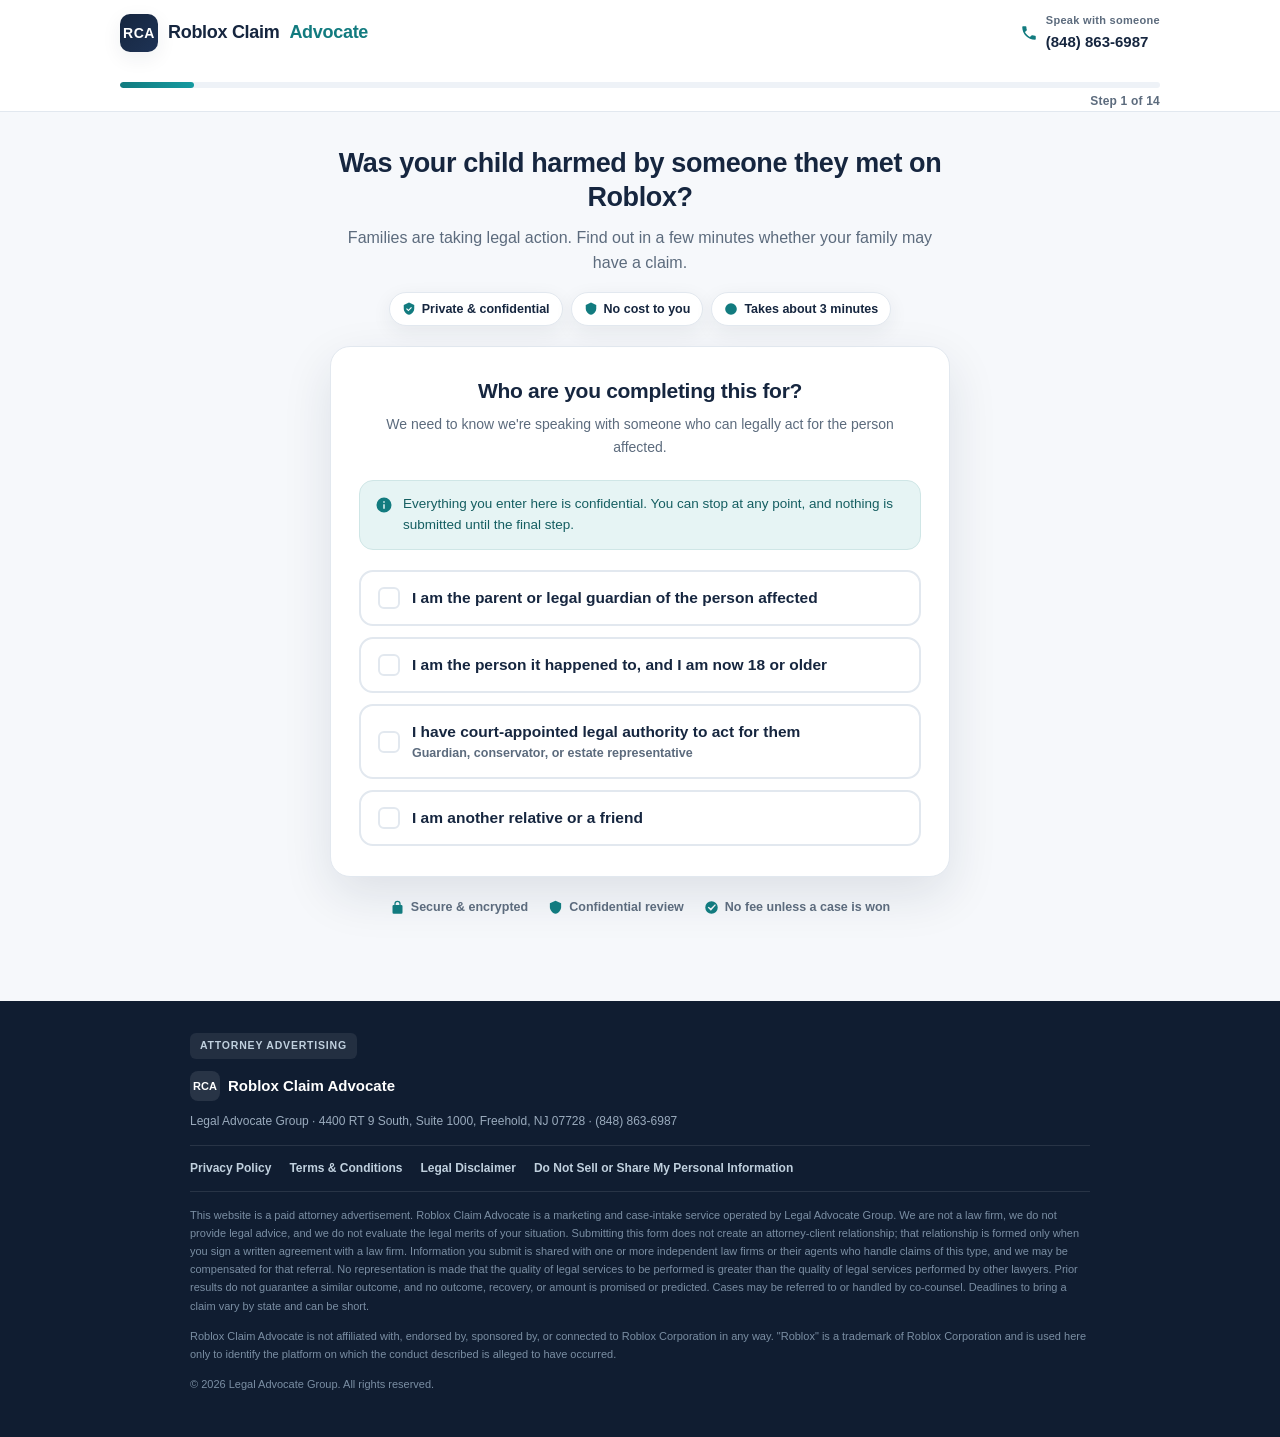
==== index.html @ c373552b "Meta pixel: one shared config, Lead only on real submissions, no personal data sent" ====
<!doctype html>
<html lang="en">
<head>
<meta charset="utf-8">
<meta name="viewport" content="width=device-width, initial-scale=1">
<title>Roblox Claim Advocate — Free, Confidential Case Review</title>
<meta name="description" content="If a child was targeted, groomed, or exploited by someone they met on Roblox, a free and confidential case review can tell you whether a claim may be available. Attorney advertising.">
<meta name="robots" content="index,follow">
<style>
:root{
  --navy:#16263f; --navy2:#1e3355; --navy-soft:#eef2f7;
  --teal:#127b7f; --teal2:#159aa0; --teal-soft:#e6f4f4;
  --ink:#1d2733; --muted:#5c6b7d; --line:#e2e8ef;
  --bg:#f6f8fb; --card:#ffffff;
  --warn:#8a5a12; --warn-soft:#fdf5e6;
  --shadow:0 18px 50px rgba(22,38,63,.11);
  --shadow-sm:0 6px 20px rgba(22,38,63,.07);
}
*{box-sizing:border-box}
html,body{margin:0;padding:0}
body{font-family:-apple-system,BlinkMacSystemFont,"Segoe UI",Roboto,Helvetica,Arial,sans-serif;color:var(--ink);background:var(--bg);line-height:1.6;-webkit-font-smoothing:antialiased}
img{max-width:100%;display:block}
a{color:inherit;text-decoration:none}

/* Header */
.hdr{position:sticky;top:0;z-index:40;background:#fff;border-bottom:1px solid var(--line)}
.hdr-in{max-width:1080px;margin:0 auto;padding:12px 20px;display:flex;align-items:center;justify-content:space-between;gap:12px}
.brand{display:flex;align-items:center;gap:10px;font-weight:800;font-size:18px;color:var(--navy);letter-spacing:-.3px}
.brand .mark{width:38px;height:38px;border-radius:10px;background:linear-gradient(135deg,var(--navy),var(--navy2));color:#fff;display:grid;place-items:center;font-size:14px;font-weight:800;letter-spacing:.5px;box-shadow:var(--shadow-sm)}
.brand b{color:var(--teal);font-weight:800}
.hdr-phone{display:flex;align-items:center;gap:8px;font-weight:700;color:var(--navy);font-size:15px;white-space:nowrap}
.hdr-phone svg{width:18px;height:18px;fill:var(--teal)}
.hdr-phone small{display:block;font-size:11px;color:var(--muted);font-weight:600;letter-spacing:.3px}

/* Progress */
.progress-wrap{max-width:1080px;margin:0 auto;padding:0 20px}
.progress{height:6px;background:var(--navy-soft);border-radius:99px;margin:16px 0 4px;overflow:hidden}
.progress > i{display:block;height:100%;width:8%;background:linear-gradient(90deg,var(--teal),var(--teal2));border-radius:99px;transition:width .4s cubic-bezier(.4,0,.2,1)}
.progress-lbl{font-size:12px;color:var(--muted);font-weight:600;text-align:right;letter-spacing:.2px}

/* Shell */
.wrap{max-width:660px;margin:0 auto;padding:20px 20px 40px}
.intro{text-align:center;margin:14px 0 20px}
.intro h1{font-size:27px;line-height:1.28;color:var(--navy);margin:0 0 10px;font-weight:800;letter-spacing:-.4px}
.intro p{margin:0;color:var(--muted);font-size:16px}
.badge-row{display:flex;justify-content:center;gap:8px;flex-wrap:wrap;margin-top:16px}
.tbadge{display:inline-flex;align-items:center;gap:6px;background:#fff;border:1px solid var(--line);border-radius:99px;padding:6px 12px;font-size:12.5px;font-weight:700;color:var(--navy);box-shadow:var(--shadow-sm)}
.tbadge svg{width:14px;height:14px;fill:var(--teal)}

/* Card */
.card{background:var(--card);border:1px solid var(--line);border-radius:20px;box-shadow:var(--shadow);padding:30px 28px}
.step{display:none;animation:fade .3s ease}
.step.active{display:block}
@keyframes fade{from{opacity:0;transform:translateY(8px)}to{opacity:1;transform:none}}
.q{font-size:21px;font-weight:800;color:var(--navy);text-align:center;margin:0 0 8px;letter-spacing:-.3px;line-height:1.35}
.q-sub{text-align:center;color:var(--muted);font-size:14px;margin:0 0 22px}

/* Option buttons */
.opts{display:grid;gap:11px;margin-top:4px}
.opt{display:flex;align-items:center;gap:12px;width:100%;text-align:left;background:#fff;border:2px solid var(--line);border-radius:14px;padding:15px 17px;font-size:15.5px;font-weight:700;color:var(--navy);cursor:pointer;transition:all .15s;font-family:inherit;line-height:1.4}
.opt:hover{border-color:var(--teal2);background:var(--teal-soft)}
.opt.sel{border-color:var(--teal);background:var(--teal-soft)}
.opt .tick{width:22px;height:22px;flex:0 0 22px;border:2px solid var(--line);border-radius:6px;display:grid;place-items:center;background:#fff;transition:all .15s}
.opt .tick svg{width:14px;height:14px;fill:#fff;opacity:0}
.opt.sel .tick{background:var(--teal);border-color:var(--teal)}
.opt.sel .tick svg{opacity:1}
.opt small{display:block;font-weight:600;color:var(--muted);font-size:12.5px;margin-top:2px}

/* Buttons */
.btn{display:inline-flex;align-items:center;justify-content:center;gap:8px;width:100%;border:none;border-radius:99px;padding:16px 26px;font-size:16.5px;font-weight:800;cursor:pointer;font-family:inherit;transition:all .18s;letter-spacing:.2px}
.btn-primary{background:linear-gradient(135deg,var(--navy),var(--navy2));color:#fff;box-shadow:0 12px 26px rgba(22,38,63,.26)}
.btn-primary:hover{transform:translateY(-2px)}
.btn-primary:disabled{opacity:.45;cursor:not-allowed;transform:none;box-shadow:none}
.btn-primary svg{width:18px;height:18px;fill:#fff}
.btn-teal{background:linear-gradient(135deg,var(--teal),var(--teal2));color:#fff;box-shadow:0 12px 26px rgba(18,123,127,.28)}
.btn-teal:hover{transform:translateY(-2px)}
.nav-row{display:flex;align-items:center;gap:12px;margin-top:20px}
.btn-back{background:none;border:none;color:var(--muted);font-weight:700;font-size:14px;cursor:pointer;padding:8px 4px;font-family:inherit;display:inline-flex;align-items:center;gap:5px;white-space:nowrap}
.btn-back svg{width:14px;height:14px;fill:var(--muted)}
.btn-back:hover{color:var(--navy)}

/* Form */
.field{margin-bottom:14px}
.field label{display:block;font-size:13px;font-weight:700;color:var(--navy);margin-bottom:6px}
.field input,.field select,.field textarea{width:100%;border:2px solid var(--line);border-radius:12px;padding:13px 15px;font-size:15px;font-family:inherit;color:var(--ink);background:#fff;transition:border-color .15s}
.field input:focus,.field select:focus,.field textarea:focus{outline:none;border-color:var(--teal)}
.field .hint{font-size:12px;color:var(--muted);font-weight:600;margin-top:5px}
.row2{display:grid;grid-template-columns:1fr 1fr;gap:12px}

/* Reassurance note */
.note{display:flex;gap:10px;align-items:flex-start;background:var(--teal-soft);border:1px solid #cfe6e6;border-radius:14px;padding:13px 15px;margin:0 0 20px;font-size:13.5px;color:#155e61;line-height:1.55}
.note svg{width:18px;height:18px;fill:var(--teal);flex:0 0 18px;margin-top:2px}

/* Consent */
.consent{display:flex;gap:10px;align-items:flex-start;margin:16px 0 4px;font-size:11.5px;color:var(--muted);line-height:1.6}
.consent input{margin-top:3px;width:17px;height:17px;flex:0 0 17px;accent-color:var(--teal)}
.consent a{color:var(--teal);text-decoration:underline}

/* Result / DQ */
.result{text-align:center;padding:6px 0}
.result .check{width:64px;height:64px;border-radius:50%;background:var(--teal-soft);display:grid;place-items:center;margin:0 auto 16px}
.result .check svg{width:34px;height:34px;fill:var(--teal)}
.result .check.grey{background:var(--navy-soft)}
.result .check.grey svg{fill:var(--muted)}
.result h2{font-size:23px;color:var(--navy);margin:0 0 8px;font-weight:800;line-height:1.35}
.result p{color:var(--muted);font-size:15px;margin:0 0 14px}
.nextbox{background:var(--navy-soft);border-radius:16px;padding:20px;margin:18px 0;text-align:left}
.nextbox h3{margin:0 0 12px;font-size:15px;color:var(--navy)}
.nextbox ol{margin:0;padding-left:20px;font-size:14px;color:var(--ink)}
.nextbox li{margin-bottom:8px}
.result p.fine{font-size:12.5px;color:var(--muted);margin:16px 0 0}

/* Support resources */
.support{background:#fff;border:1px solid var(--line);border-radius:16px;padding:16px 18px;margin:18px 0 0;text-align:left;font-size:13px;color:var(--muted);line-height:1.65}
.support b{color:var(--navy);display:block;margin-bottom:6px;font-size:13.5px}
.support a{color:var(--teal);text-decoration:underline;font-weight:700}

/* trust strip */
.trust{max-width:660px;margin:20px auto 0;display:flex;justify-content:center;gap:20px;flex-wrap:wrap;color:var(--muted);font-size:12.5px;font-weight:600}
.trust span{display:inline-flex;align-items:center;gap:6px}
.trust svg{width:15px;height:15px;fill:var(--teal)}

/* Footer */
footer{background:#101d31;color:#9aabbd;margin-top:44px;padding:32px 20px}
.foot-in{max-width:900px;margin:0 auto;font-size:12px;line-height:1.7}
.foot-in .fbrand{color:#fff;font-weight:800;font-size:15px;margin-bottom:10px;display:flex;align-items:center;gap:8px}
.foot-in .fbrand .mark{width:30px;height:30px;border-radius:8px;background:rgba(255,255,255,.1);display:grid;place-items:center;font-size:11px}
.foot-in p{margin:0 0 12px}
.foot-links{display:flex;gap:18px;flex-wrap:wrap;margin:14px 0;border-top:1px solid rgba(255,255,255,.1);border-bottom:1px solid rgba(255,255,255,.1);padding:12px 0}
.foot-links a{color:#c0d0de;font-weight:600}
.foot-links a:hover{color:#fff}
.disc{font-size:11px;color:#7a8ea3;line-height:1.65}
.adlabel{display:inline-block;background:rgba(255,255,255,.08);color:#c0d0de;font-size:10.5px;font-weight:800;letter-spacing:.8px;text-transform:uppercase;padding:4px 10px;border-radius:6px;margin-bottom:12px}

@media(max-width:560px){
  .intro h1{font-size:22px}
  .card{padding:22px 17px;border-radius:16px}
  .q{font-size:18.5px}
  .hdr-phone small{display:none}
  .brand{font-size:16px}
  .row2{grid-template-columns:1fr}
}
</style>
<script src="pixel.js"></script>
</head>
<body>

<header class="hdr">
  <div class="hdr-in">
    <a href="./" class="brand"><span class="mark">RCA</span>Roblox Claim <b>Advocate</b></a>
    <a href="tel:+18488636987" class="hdr-phone">
      <svg viewBox="0 0 24 24"><path d="M6.6 10.8c1.4 2.8 3.8 5.1 6.6 6.6l2.2-2.2c.3-.3.7-.4 1-.2 1.2.4 2.4.6 3.6.6.6 0 1 .4 1 1V20c0 .6-.4 1-1 1C10.6 21 3 13.4 3 4c0-.6.4-1 1-1h3.5c.6 0 1 .4 1 1 0 1.3.2 2.5.6 3.6.1.4 0 .8-.3 1l-2.2 2.2z"/></svg>
      <span><small>Speak with someone</small>(848) 863-6987</span>
    </a>
  </div>
  <div class="progress-wrap">
    <div class="progress"><i id="bar"></i></div>
    <div class="progress-lbl" id="stepLbl">Step 1 of 13</div>
  </div>
</header>

<div class="wrap">
  <div class="intro">
    <h1>Was your child harmed by someone they met on Roblox?</h1>
    <p>Families are taking legal action. Find out in a few minutes whether your family may have a claim.</p>
    <div class="badge-row">
      <span class="tbadge"><svg viewBox="0 0 24 24"><path d="M12 1 3 5v6c0 5 3.8 9.7 9 11 5.2-1.3 9-6 9-11V5l-9-4zm-1 15-4-4 1.4-1.4L11 13.2l4.6-4.6L17 10l-6 6z"/></svg>Private &amp; confidential</span>
      <span class="tbadge"><svg viewBox="0 0 24 24"><path d="M12 1 3 5v6c0 5 3.8 9.7 9 11 5.2-1.3 9-6 9-11V5l-9-4z"/></svg>No cost to you</span>
      <span class="tbadge"><svg viewBox="0 0 24 24"><path d="M12 2a10 10 0 1 0 0 20 10 10 0 0 0 0-20zm1 10.4V6h-2v7.6l5 3 1-1.7-4-2.5z"/></svg>Takes about 3 minutes</span>
    </div>
  </div>

  <div class="card">

    <!-- ===== 1. RELATIONSHIP ===== -->
    <section class="step active" data-id="relationship">
      <h2 class="q">Who are you completing this for?</h2>
      <p class="q-sub">We need to know we're speaking with someone who can legally act for the person affected.</p>
      <div class="note">
        <svg viewBox="0 0 24 24"><path d="M12 2a10 10 0 1 0 0 20 10 10 0 0 0 0-20zm1 15h-2v-6h2v6zm0-8h-2V7h2v2z"/></svg>
        <span>Everything you enter here is confidential. You can stop at any point, and nothing is submitted until the final step.</span>
      </div>
      <div class="opts" data-field="relationship">
        <button class="opt" onclick="pick(this,'Parent or legal guardian')"><span class="tick"><svg viewBox="0 0 24 24"><path d="M9 16.2 4.8 12l-1.4 1.4L9 19 21 7l-1.4-1.4z"/></svg></span><span>I am the parent or legal guardian of the person affected</span></button>
        <button class="opt" onclick="pick(this,'Affected person, now 18+')"><span class="tick"><svg viewBox="0 0 24 24"><path d="M9 16.2 4.8 12l-1.4 1.4L9 19 21 7l-1.4-1.4z"/></svg></span><span>I am the person it happened to, and I am now 18 or older</span></button>
        <button class="opt" onclick="pick(this,'Court-appointed legal authority')"><span class="tick"><svg viewBox="0 0 24 24"><path d="M9 16.2 4.8 12l-1.4 1.4L9 19 21 7l-1.4-1.4z"/></svg></span><span>I have court-appointed legal authority to act for them<small>Guardian, conservator, or estate representative</small></span></button>
        <button class="opt" onclick="pick(this,'Other relative or friend')"><span class="tick"><svg viewBox="0 0 24 24"><path d="M9 16.2 4.8 12l-1.4 1.4L9 19 21 7l-1.4-1.4z"/></svg></span><span>I am another relative or a friend</span></button>
      </div>
    </section>

    <!-- ===== 2. STATE ===== -->
    <section class="step" data-id="state">
      <h2 class="q">Which state does the affected person live in?</h2>
      <p class="q-sub">The rules for these claims vary from state to state.</p>
      <div class="field">
        <label for="stateSel">State of residence</label>
        <select id="stateSel">
          <option value="">Select a state…</option>
        </select>
      </div>
      <div class="nav-row">
        <button class="btn btn-primary" id="stateNext" disabled onclick="answerState()">Continue <svg viewBox="0 0 24 24"><path d="M5 12h12l-5 5 1.4 1.4L21 12l-7.6-6.4L12 7l5 5H5z"/></svg></button>
      </div>
      <div class="nav-row"><button class="btn-back" onclick="prev()"><svg viewBox="0 0 24 24"><path d="M19 12H7l5-5-1.4-1.4L3 12l7.6 6.4L12 17l-5-5h12z"/></svg>Back</button></div>
    </section>

    <!-- ===== 3. MINOR AT THE TIME ===== -->
    <section class="step" data-id="minor">
      <h2 class="q">Was the person affected under 18 when this happened?</h2>
      <p class="q-sub">These claims are for people who were minors at the time.</p>
      <div class="opts" data-field="was_minor">
        <button class="opt" onclick="pick(this,'Yes')"><span class="tick"><svg viewBox="0 0 24 24"><path d="M9 16.2 4.8 12l-1.4 1.4L9 19 21 7l-1.4-1.4z"/></svg></span><span>Yes, they were under 18</span></button>
        <button class="opt" onclick="pick(this,'No')"><span class="tick"><svg viewBox="0 0 24 24"><path d="M9 16.2 4.8 12l-1.4 1.4L9 19 21 7l-1.4-1.4z"/></svg></span><span>No, they were already 18 or older</span></button>
      </div>
      <div class="nav-row"><button class="btn-back" onclick="prev()"><svg viewBox="0 0 24 24"><path d="M19 12H7l5-5-1.4-1.4L3 12l7.6 6.4L12 17l-5-5h12z"/></svg>Back</button></div>
    </section>

    <!-- ===== 4. MET ON ROBLOX ===== -->
    <section class="step" data-id="met">
      <h2 class="q">Did they first meet this person on Roblox?</h2>
      <p class="q-sub">Contact may have moved to another app later — we're asking where it started.</p>
      <div class="opts" data-field="met_on_roblox">
        <button class="opt" onclick="pick(this,'Yes')"><span class="tick"><svg viewBox="0 0 24 24"><path d="M9 16.2 4.8 12l-1.4 1.4L9 19 21 7l-1.4-1.4z"/></svg></span><span>Yes, they first met on Roblox</span></button>
        <button class="opt" onclick="pick(this,'No')"><span class="tick"><svg viewBox="0 0 24 24"><path d="M9 16.2 4.8 12l-1.4 1.4L9 19 21 7l-1.4-1.4z"/></svg></span><span>No, they met somewhere else</span></button>
        <button class="opt" onclick="pick(this,'Not sure')"><span class="tick"><svg viewBox="0 0 24 24"><path d="M9 16.2 4.8 12l-1.4 1.4L9 19 21 7l-1.4-1.4z"/></svg></span><span>I'm not sure</span></button>
      </div>
      <div class="nav-row"><button class="btn-back" onclick="prev()"><svg viewBox="0 0 24 24"><path d="M19 12H7l5-5-1.4-1.4L3 12l7.6 6.4L12 17l-5-5h12z"/></svg>Back</button></div>
    </section>

    <!-- ===== 5. WHAT HAPPENED (multi) ===== -->
    <section class="step" data-id="what">
      <h2 class="q">Which of these happened?</h2>
      <p class="q-sub">Select every one that applies. We know this is difficult — brief answers are fine.</p>
      <div class="opts multi" data-field="what_happened">
        <button class="opt" onclick="toggle(this,'In-person meeting and sexual assault')"><span class="tick"><svg viewBox="0 0 24 24"><path d="M9 16.2 4.8 12l-1.4 1.4L9 19 21 7l-1.4-1.4z"/></svg></span><span>They were persuaded to meet in person, and were sexually assaulted</span></button>
        <button class="opt" onclick="toggle(this,'Minor sent sexual images')"><span class="tick"><svg viewBox="0 0 24 24"><path d="M9 16.2 4.8 12l-1.4 1.4L9 19 21 7l-1.4-1.4z"/></svg></span><span>They were asked for sexual images, and images were sent</span></button>
        <button class="opt" onclick="toggle(this,'Perpetrator sent sexual images')"><span class="tick"><svg viewBox="0 0 24 24"><path d="M9 16.2 4.8 12l-1.4 1.4L9 19 21 7l-1.4-1.4z"/></svg></span><span>The other person sent sexual images to them</span></button>
        <button class="opt" onclick="toggle(this,'Grooming, no images exchanged')"><span class="tick"><svg viewBox="0 0 24 24"><path d="M9 16.2 4.8 12l-1.4 1.4L9 19 21 7l-1.4-1.4z"/></svg></span><span>Sexual messages or grooming, but no images were exchanged</span></button>
        <button class="opt" onclick="toggleNone(this,'None of these')"><span class="tick"><svg viewBox="0 0 24 24"><path d="M9 16.2 4.8 12l-1.4 1.4L9 19 21 7l-1.4-1.4z"/></svg></span><span>None of these</span></button>
      </div>
      <div class="nav-row">
        <button class="btn btn-primary" id="whatNext" disabled onclick="answerWhat()">Continue <svg viewBox="0 0 24 24"><path d="M5 12h12l-5 5 1.4 1.4L21 12l-7.6-6.4L12 7l5 5H5z"/></svg></button>
      </div>
      <div class="nav-row"><button class="btn-back" onclick="prev()"><svg viewBox="0 0 24 24"><path d="M19 12H7l5-5-1.4-1.4L3 12l7.6 6.4L12 17l-5-5h12z"/></svg>Back</button></div>
    </section>

    <!-- ===== 6. COMMUNICATIONS ON ROBLOX ===== -->
    <section class="step" data-id="comms">
      <h2 class="q">Was there contact on Roblox itself that led to this?</h2>
      <p class="q-sub">For example sexual messages or images, or an offer of money, gift cards, or Robux.</p>
      <div class="opts" data-field="roblox_comms">
        <button class="opt" onclick="pick(this,'Yes')"><span class="tick"><svg viewBox="0 0 24 24"><path d="M9 16.2 4.8 12l-1.4 1.4L9 19 21 7l-1.4-1.4z"/></svg></span><span>Yes</span></button>
        <button class="opt" onclick="pick(this,'No')"><span class="tick"><svg viewBox="0 0 24 24"><path d="M9 16.2 4.8 12l-1.4 1.4L9 19 21 7l-1.4-1.4z"/></svg></span><span>No</span></button>
        <button class="opt" onclick="pick(this,'Not sure')"><span class="tick"><svg viewBox="0 0 24 24"><path d="M9 16.2 4.8 12l-1.4 1.4L9 19 21 7l-1.4-1.4z"/></svg></span><span>I'm not sure</span></button>
      </div>
      <div class="nav-row"><button class="btn-back" onclick="prev()"><svg viewBox="0 0 24 24"><path d="M19 12H7l5-5-1.4-1.4L3 12l7.6 6.4L12 17l-5-5h12z"/></svg>Back</button></div>
    </section>

    <!-- ===== 7. DIAGNOSIS (grooming-only branch) ===== -->
    <section class="step" data-id="diag">
      <h2 class="q">Has the affected person experienced any of the following?</h2>
      <p class="q-sub">Select every one that applies.</p>
      <div class="opts multi" data-field="diagnosis">
        <button class="opt" onclick="toggle(this,'PTSD, anxiety or depression')"><span class="tick"><svg viewBox="0 0 24 24"><path d="M9 16.2 4.8 12l-1.4 1.4L9 19 21 7l-1.4-1.4z"/></svg></span><span>Diagnosed with PTSD, anxiety, or depression</span></button>
        <button class="opt" onclick="toggle(this,'Emotional trauma')"><span class="tick"><svg viewBox="0 0 24 24"><path d="M9 16.2 4.8 12l-1.4 1.4L9 19 21 7l-1.4-1.4z"/></svg></span><span>Emotional trauma</span></button>
        <button class="opt" onclick="toggle(this,'Suicidal ideation or self-harm')"><span class="tick"><svg viewBox="0 0 24 24"><path d="M9 16.2 4.8 12l-1.4 1.4L9 19 21 7l-1.4-1.4z"/></svg></span><span>Suicidal thoughts or self-harm</span></button>
        <button class="opt" onclick="toggle(this,'Physical assault')"><span class="tick"><svg viewBox="0 0 24 24"><path d="M9 16.2 4.8 12l-1.4 1.4L9 19 21 7l-1.4-1.4z"/></svg></span><span>Physical assault</span></button>
        <button class="opt" onclick="toggle(this,'Family harm')"><span class="tick"><svg viewBox="0 0 24 24"><path d="M9 16.2 4.8 12l-1.4 1.4L9 19 21 7l-1.4-1.4z"/></svg></span><span>Harm to the family</span></button>
        <button class="opt" onclick="toggle(this,'Undergoing trauma therapy')"><span class="tick"><svg viewBox="0 0 24 24"><path d="M9 16.2 4.8 12l-1.4 1.4L9 19 21 7l-1.4-1.4z"/></svg></span><span>Currently in trauma therapy or counselling</span></button>
        <button class="opt" onclick="toggleNone(this,'None of these')"><span class="tick"><svg viewBox="0 0 24 24"><path d="M9 16.2 4.8 12l-1.4 1.4L9 19 21 7l-1.4-1.4z"/></svg></span><span>None of these</span></button>
      </div>
      <div class="nav-row">
        <button class="btn btn-primary" id="diagNext" disabled onclick="answerDiag()">Continue <svg viewBox="0 0 24 24"><path d="M5 12h12l-5 5 1.4 1.4L21 12l-7.6-6.4L12 7l5 5H5z"/></svg></button>
      </div>
      <div class="nav-row"><button class="btn-back" onclick="prev()"><svg viewBox="0 0 24 24"><path d="M19 12H7l5-5-1.4-1.4L3 12l7.6 6.4L12 17l-5-5h12z"/></svg>Back</button></div>
    </section>

    <!-- ===== 8. DOCTOR NAME (grooming-only branch) ===== -->
    <section class="step" data-id="doctor">
      <h2 class="q">Do you know the name of the doctor or therapist?</h2>
      <p class="q-sub">The one who made the diagnosis or is providing the treatment.</p>
      <div class="opts" data-field="knows_doctor">
        <button class="opt" onclick="pickDoctor(this,'Yes')"><span class="tick"><svg viewBox="0 0 24 24"><path d="M9 16.2 4.8 12l-1.4 1.4L9 19 21 7l-1.4-1.4z"/></svg></span><span>Yes, I know their name</span></button>
        <button class="opt" onclick="pickDoctor(this,'No')"><span class="tick"><svg viewBox="0 0 24 24"><path d="M9 16.2 4.8 12l-1.4 1.4L9 19 21 7l-1.4-1.4z"/></svg></span><span>No, I don't</span></button>
      </div>
      <div id="docWrap" style="display:none;margin-top:16px">
        <div class="field">
          <label for="docName">Doctor or therapist name</label>
          <input type="text" id="docName" placeholder="Dr. Jane Smith">
          <div class="hint">A practice or clinic name is fine if you don't have the individual name.</div>
        </div>
        <div class="nav-row">
          <button class="btn btn-primary" id="docNext" disabled onclick="answerDoctor()">Continue <svg viewBox="0 0 24 24"><path d="M5 12h12l-5 5 1.4 1.4L21 12l-7.6-6.4L12 7l5 5H5z"/></svg></button>
        </div>
      </div>
      <div class="nav-row"><button class="btn-back" onclick="prev()"><svg viewBox="0 0 24 24"><path d="M19 12H7l5-5-1.4-1.4L3 12l7.6 6.4L12 17l-5-5h12z"/></svg>Back</button></div>
    </section>

    <!-- ===== 9. WHOSE ACCOUNT ===== -->
    <section class="step" data-id="account_owner">
      <h2 class="q">Whose Roblox account was this on?</h2>
      <p class="q-sub">The account where the contact took place.</p>
      <div class="opts" data-field="account_owner">
        <button class="opt" onclick="pick(this,'Own account')"><span class="tick"><svg viewBox="0 0 24 24"><path d="M9 16.2 4.8 12l-1.4 1.4L9 19 21 7l-1.4-1.4z"/></svg></span><span>Their own Roblox account</span></button>
        <button class="opt" onclick="pick(this,'Another minor account')"><span class="tick"><svg viewBox="0 0 24 24"><path d="M9 16.2 4.8 12l-1.4 1.4L9 19 21 7l-1.4-1.4z"/></svg></span><span>Another child's account<small>A sibling's, cousin's, or friend's account</small></span></button>
        <button class="opt" onclick="pick(this,'An adult account')"><span class="tick"><svg viewBox="0 0 24 24"><path d="M9 16.2 4.8 12l-1.4 1.4L9 19 21 7l-1.4-1.4z"/></svg></span><span>An adult's account</span></button>
      </div>
      <div class="nav-row"><button class="btn-back" onclick="prev()"><svg viewBox="0 0 24 24"><path d="M19 12H7l5-5-1.4-1.4L3 12l7.6 6.4L12 17l-5-5h12z"/></svg>Back</button></div>
    </section>

    <!-- ===== 10. USERNAME ===== -->
    <section class="step" data-id="username">
      <h2 class="q">Do you know the Roblox username on that account?</h2>
      <p class="q-sub">Also called the gamertag or display name. The attorneys need this to look up the account.</p>
      <div class="opts" data-field="knows_username">
        <button class="opt" onclick="pickUser(this,'Yes')"><span class="tick"><svg viewBox="0 0 24 24"><path d="M9 16.2 4.8 12l-1.4 1.4L9 19 21 7l-1.4-1.4z"/></svg></span><span>Yes, I know the username</span></button>
        <button class="opt" onclick="pickUser(this,'No')"><span class="tick"><svg viewBox="0 0 24 24"><path d="M9 16.2 4.8 12l-1.4 1.4L9 19 21 7l-1.4-1.4z"/></svg></span><span>No, I don't know it</span></button>
      </div>
      <div id="userWrap" style="display:none;margin-top:16px">
        <div class="field">
          <label for="rbxUser">Roblox username / gamertag</label>
          <input type="text" id="rbxUser" placeholder="e.g. BlueFox2213">
        </div>
        <div class="nav-row">
          <button class="btn btn-primary" id="userNext" disabled onclick="answerUser()">Continue <svg viewBox="0 0 24 24"><path d="M5 12h12l-5 5 1.4 1.4L21 12l-7.6-6.4L12 7l5 5H5z"/></svg></button>
        </div>
      </div>
      <div class="nav-row"><button class="btn-back" onclick="prev()"><svg viewBox="0 0 24 24"><path d="M19 12H7l5-5-1.4-1.4L3 12l7.6 6.4L12 17l-5-5h12z"/></svg>Back</button></div>
    </section>

    <!-- ===== 11. ACCOUNT ACCESS ===== -->
    <section class="step" data-id="access">
      <h2 class="q">Is that account still accessible?</h2>
      <p class="q-sub">Or has anything from it been saved — screenshots, messages, or records?</p>
      <div class="opts" data-field="account_access">
        <button class="opt" onclick="pick(this,'Still accessible')"><span class="tick"><svg viewBox="0 0 24 24"><path d="M9 16.2 4.8 12l-1.4 1.4L9 19 21 7l-1.4-1.4z"/></svg></span><span>Yes, we can still log into it</span></button>
        <button class="opt" onclick="pick(this,'Preserved')"><span class="tick"><svg viewBox="0 0 24 24"><path d="M9 16.2 4.8 12l-1.4 1.4L9 19 21 7l-1.4-1.4z"/></svg></span><span>Not accessible, but we saved screenshots or records</span></button>
        <button class="opt" onclick="pick(this,'Gone')"><span class="tick"><svg viewBox="0 0 24 24"><path d="M9 16.2 4.8 12l-1.4 1.4L9 19 21 7l-1.4-1.4z"/></svg></span><span>No, it's gone and nothing was saved</span></button>
      </div>
      <div class="nav-row"><button class="btn-back" onclick="prev()"><svg viewBox="0 0 24 24"><path d="M19 12H7l5-5-1.4-1.4L3 12l7.6 6.4L12 17l-5-5h12z"/></svg>Back</button></div>
    </section>

    <!-- ===== 12. EVIDENCE (multi) ===== -->
    <section class="step" data-id="evidence">
      <h2 class="q">What records or evidence do you still have?</h2>
      <p class="q-sub">Select everything that applies. You don't need to send anything now.</p>
      <div class="opts multi" data-field="evidence">
        <button class="opt" onclick="toggle(this,'Roblox chat logs')"><span class="tick"><svg viewBox="0 0 24 24"><path d="M9 16.2 4.8 12l-1.4 1.4L9 19 21 7l-1.4-1.4z"/></svg></span><span>Roblox chat logs or messages</span></button>
        <button class="opt" onclick="toggle(this,'Screenshots')"><span class="tick"><svg viewBox="0 0 24 24"><path d="M9 16.2 4.8 12l-1.4 1.4L9 19 21 7l-1.4-1.4z"/></svg></span><span>Screenshots</span></button>
        <button class="opt" onclick="toggle(this,'Device records')"><span class="tick"><svg viewBox="0 0 24 24"><path d="M9 16.2 4.8 12l-1.4 1.4L9 19 21 7l-1.4-1.4z"/></svg></span><span>The device itself, or device records</span></button>
        <button class="opt" onclick="toggle(this,'Discord/Snapchat/text logs')"><span class="tick"><svg viewBox="0 0 24 24"><path d="M9 16.2 4.8 12l-1.4 1.4L9 19 21 7l-1.4-1.4z"/></svg></span><span>Discord, Snapchat, or text message logs</span></button>
        <button class="opt" onclick="toggle(this,'Images or videos')"><span class="tick"><svg viewBox="0 0 24 24"><path d="M9 16.2 4.8 12l-1.4 1.4L9 19 21 7l-1.4-1.4z"/></svg></span><span>The images or videos involved</span></button>
        <button class="opt" onclick="toggle(this,'Police/FBI/NCMEC/Roblox report')"><span class="tick"><svg viewBox="0 0 24 24"><path d="M9 16.2 4.8 12l-1.4 1.4L9 19 21 7l-1.4-1.4z"/></svg></span><span>A report to police, the FBI, NCMEC, or Roblox</span></button>
        <button class="opt" onclick="toggle(this,'Medical or therapy records')"><span class="tick"><svg viewBox="0 0 24 24"><path d="M9 16.2 4.8 12l-1.4 1.4L9 19 21 7l-1.4-1.4z"/></svg></span><span>Medical, counselling, or therapy records</span></button>
        <button class="opt" onclick="toggle(this,'School disruption records')"><span class="tick"><svg viewBox="0 0 24 24"><path d="M9 16.2 4.8 12l-1.4 1.4L9 19 21 7l-1.4-1.4z"/></svg></span><span>School records showing the impact</span></button>
        <button class="opt" onclick="toggle(this,'Parent account of events')"><span class="tick"><svg viewBox="0 0 24 24"><path d="M9 16.2 4.8 12l-1.4 1.4L9 19 21 7l-1.4-1.4z"/></svg></span><span>A parent's written or verbal account of what happened</span></button>
        <button class="opt" onclick="toggleNone(this,'None of these')"><span class="tick"><svg viewBox="0 0 24 24"><path d="M9 16.2 4.8 12l-1.4 1.4L9 19 21 7l-1.4-1.4z"/></svg></span><span>Nothing at all</span></button>
      </div>
      <div class="nav-row">
        <button class="btn btn-primary" id="evNext" disabled onclick="answerEvidence()">Continue <svg viewBox="0 0 24 24"><path d="M5 12h12l-5 5 1.4 1.4L21 12l-7.6-6.4L12 7l5 5H5z"/></svg></button>
      </div>
      <div class="nav-row"><button class="btn-back" onclick="prev()"><svg viewBox="0 0 24 24"><path d="M19 12H7l5-5-1.4-1.4L3 12l7.6 6.4L12 17l-5-5h12z"/></svg>Back</button></div>
    </section>

    <!-- ===== 13. ATTORNEY ===== -->
    <section class="step" data-id="attorney">
      <h2 class="q">Is anyone already representing you on this matter?</h2>
      <p class="q-sub">If you already have a lawyer for this claim, we shouldn't contact you.</p>
      <div class="opts" data-field="has_attorney">
        <button class="opt" onclick="pick(this,'No')"><span class="tick"><svg viewBox="0 0 24 24"><path d="M9 16.2 4.8 12l-1.4 1.4L9 19 21 7l-1.4-1.4z"/></svg></span><span>No, we don't have an attorney for this</span></button>
        <button class="opt" onclick="pick(this,'Yes')"><span class="tick"><svg viewBox="0 0 24 24"><path d="M9 16.2 4.8 12l-1.4 1.4L9 19 21 7l-1.4-1.4z"/></svg></span><span>Yes, an attorney is already representing us</span></button>
      </div>
      <div class="nav-row"><button class="btn-back" onclick="prev()"><svg viewBox="0 0 24 24"><path d="M19 12H7l5-5-1.4-1.4L3 12l7.6 6.4L12 17l-5-5h12z"/></svg>Back</button></div>
    </section>

    <!-- ===== 14. LIVING ===== -->
    <section class="step" data-id="living">
      <h2 class="q">Is the person affected still living?</h2>
      <p class="q-sub">We're sorry to have to ask. It affects which claims can be brought.</p>
      <div class="opts" data-field="is_living">
        <button class="opt" onclick="pick(this,'Yes')"><span class="tick"><svg viewBox="0 0 24 24"><path d="M9 16.2 4.8 12l-1.4 1.4L9 19 21 7l-1.4-1.4z"/></svg></span><span>Yes</span></button>
        <button class="opt" onclick="pick(this,'No')"><span class="tick"><svg viewBox="0 0 24 24"><path d="M9 16.2 4.8 12l-1.4 1.4L9 19 21 7l-1.4-1.4z"/></svg></span><span>No</span></button>
      </div>
      <div class="nav-row"><button class="btn-back" onclick="prev()"><svg viewBox="0 0 24 24"><path d="M19 12H7l5-5-1.4-1.4L3 12l7.6 6.4L12 17l-5-5h12z"/></svg>Back</button></div>
    </section>

    <!-- ===== 15. DECEASED FOLLOW-UP ===== -->
    <section class="step" data-id="passing">
      <h2 class="q">We're very sorry for your loss.</h2>
      <p class="q-sub">One more question, and then we'll move on.</p>
      <div class="opts" data-field="passing_cause">
        <button class="opt" onclick="pick(this,'Suicide')"><span class="tick"><svg viewBox="0 0 24 24"><path d="M9 16.2 4.8 12l-1.4 1.4L9 19 21 7l-1.4-1.4z"/></svg></span><span>Their death was by suicide</span></button>
        <button class="opt" onclick="pick(this,'Other cause')"><span class="tick"><svg viewBox="0 0 24 24"><path d="M9 16.2 4.8 12l-1.4 1.4L9 19 21 7l-1.4-1.4z"/></svg></span><span>It was another cause</span></button>
      </div>
      <div class="nav-row"><button class="btn-back" onclick="prev()"><svg viewBox="0 0 24 24"><path d="M19 12H7l5-5-1.4-1.4L3 12l7.6 6.4L12 17l-5-5h12z"/></svg>Back</button></div>
    </section>

    <!-- ===== 16. DATES ===== -->
    <section class="step" data-id="dates">
      <h2 class="q">When did this happen?</h2>
      <p class="q-sub">An approximate year is fine. Deadlines to file vary by state, so this helps us move quickly.</p>
      <div class="row2">
        <div class="field">
          <label for="incYear">Year it happened (or started)</label>
          <select id="incYear"><option value="">Select…</option></select>
        </div>
        <div class="field">
          <label for="birthYear">Affected person's year of birth</label>
          <select id="birthYear"><option value="">Select…</option></select>
        </div>
      </div>
      <div class="nav-row">
        <button class="btn btn-primary" id="datesNext" disabled onclick="answerDates()">Continue <svg viewBox="0 0 24 24"><path d="M5 12h12l-5 5 1.4 1.4L21 12l-7.6-6.4L12 7l5 5H5z"/></svg></button>
      </div>
      <div class="nav-row"><button class="btn-back" onclick="prev()"><svg viewBox="0 0 24 24"><path d="M19 12H7l5-5-1.4-1.4L3 12l7.6 6.4L12 17l-5-5h12z"/></svg>Back</button></div>
    </section>

    <!-- ===== 17. CONTACT ===== -->
    <section class="step" data-id="contact">
      <h2 class="q">Where can a case specialist reach you?</h2>
      <p class="q-sub">Based on your answers, this may qualify for review. There is no cost and no obligation.</p>
      <div class="note">
        <svg viewBox="0 0 24 24"><path d="M18 8h-1V6A5 5 0 0 0 7 6v2H6a2 2 0 0 0-2 2v10a2 2 0 0 0 2 2h12a2 2 0 0 0 2-2V10a2 2 0 0 0-2-2zM9 6a3 3 0 0 1 6 0v2H9V6zm3 11a2 2 0 1 1 0-4 2 2 0 0 1 0 4z"/></svg>
        <span>Your details are kept confidential and are only shared with the attorneys reviewing this type of claim.</span>
      </div>
      <form id="leadForm" onsubmit="return submitLead(event)">
        <div class="row2">
          <div class="field"><label for="fn">Your first name</label><input type="text" id="fn" name="first_name" required></div>
          <div class="field"><label for="ln">Your last name</label><input type="text" id="ln" name="last_name" required></div>
        </div>
        <div class="field"><label for="ph">Phone number</label><input type="tel" id="ph" name="phone" required placeholder="(555) 555-5555"></div>
        <div class="field"><label for="em">Email address</label><input type="email" id="em" name="email" required placeholder="you@example.com"></div>
        <div class="field">
          <label for="bt">Best time to reach you</label>
          <select id="bt" name="best_time">
            <option>Any time</option><option>Morning</option><option>Afternoon</option><option>Evening</option>
          </select>
        </div>
        <div class="field">
          <label for="notes">Anything you'd like the attorneys to know (optional)</label>
          <textarea id="notes" name="notes" rows="3" placeholder="Only what you're comfortable sharing."></textarea>
        </div>

        <label class="consent">
          <input type="checkbox" id="consentBox" name="tcpa_consent" required>
          <span id="consentText"></span>
        </label>

        <div class="nav-row">
          <button class="btn btn-teal" id="submitBtn" type="submit">Request my free case review</button>
        </div>
      </form>
      <div class="nav-row"><button class="btn-back" onclick="prev()"><svg viewBox="0 0 24 24"><path d="M19 12H7l5-5-1.4-1.4L3 12l7.6 6.4L12 17l-5-5h12z"/></svg>Back</button></div>
    </section>

    <!-- ===== DONE ===== -->
    <section class="step" data-id="done">
      <div class="result">
        <div class="check"><svg viewBox="0 0 24 24"><path d="M9 16.2 4.8 12l-1.4 1.4L9 19 21 7l-1.4-1.4z"/></svg></div>
        <h2>Thank you, <span id="fnameOut">friend</span>. We've received your information.</h2>
        <p>A case specialist will review what you've told us and contact you using the details you provided.</p>
        <div class="nextbox">
          <h3>What happens next</h3>
          <ol>
            <li>A specialist reviews your answers, usually within one business day.</li>
            <li>They call or email you to go through the details and answer your questions.</li>
            <li>If it looks like a claim may be available, they connect you with an attorney who handles these cases. You are never obliged to proceed.</li>
          </ol>
        </div>
        <p class="fine">In the meantime, keep hold of anything related — messages, screenshots, the device, and any reports or medical records. Please don't delete the Roblox account.</p>
        <div class="support" id="supportDone"></div>
      </div>
    </section>

    <!-- ===== DOES NOT QUALIFY ===== -->
    <section class="step" data-id="nq">
      <div class="result">
        <div class="check grey"><svg viewBox="0 0 24 24"><path d="M12 2a10 10 0 1 0 0 20 10 10 0 0 0 0-20zm1 15h-2v-2h2v2zm0-4h-2V7h2v6z"/></svg></div>
        <h2>Based on your answers, this claim isn't one we can help with</h2>
        <p id="nqReason">The attorneys handling these cases have specific requirements, and it looks like this one falls outside them.</p>
        <p class="fine">This isn't a judgement about what happened or a legal opinion on your situation. Other attorneys may take a different view, and you're welcome to seek your own advice.</p>
        <div class="support" id="supportNq"></div>
      </div>
    </section>

  </div>

  <div class="trust">
    <span><svg viewBox="0 0 24 24"><path d="M18 8h-1V6A5 5 0 0 0 7 6v2H6a2 2 0 0 0-2 2v10a2 2 0 0 0 2 2h12a2 2 0 0 0 2-2V10a2 2 0 0 0-2-2zM9 6a3 3 0 0 1 6 0v2H9V6z"/></svg>Secure &amp; encrypted</span>
    <span><svg viewBox="0 0 24 24"><path d="M12 1 3 5v6c0 5 3.8 9.7 9 11 5.2-1.3 9-6 9-11V5l-9-4z"/></svg>Confidential review</span>
    <span><svg viewBox="0 0 24 24"><path d="M12 2a10 10 0 1 0 0 20 10 10 0 0 0 0-20zm-1 15-5-5 1.4-1.4L11 13.2l6.6-6.6L19 8l-8 9z"/></svg>No fee unless a case is won</span>
  </div>
</div>

<footer>
  <div class="foot-in">
    <span class="adlabel">Attorney Advertising</span>
    <div class="fbrand"><span class="mark">RCA</span>Roblox Claim Advocate</div>
    <p>Legal Advocate Group · 4400 RT 9 South, Suite 1000, Freehold, NJ 07728 · (848) 863-6987</p>
    <div class="foot-links">
      <a href="privacy.html">Privacy Policy</a>
      <a href="terms.html">Terms &amp; Conditions</a>
      <a href="disclaimer.html">Legal Disclaimer</a>
      <a href="privacy.html#dns">Do Not Sell or Share My Personal Information</a>
    </div>
    <p class="disc">
      This website is a paid attorney advertisement. Roblox Claim Advocate is a marketing and case-intake service operated by Legal Advocate Group. We are not a law firm, we do not provide legal advice, and we do not evaluate the legal merits of your situation. Submitting this form does not create an attorney-client relationship; that relationship is formed only when you sign a written agreement with a law firm. Information you submit is shared with one or more independent law firms or their agents who handle claims of this type, and we may be compensated for that referral. No representation is made that the quality of legal services to be performed is greater than the quality of legal services performed by other lawyers. Prior results do not guarantee a similar outcome, and no outcome, recovery, or amount is promised or predicted. Cases may be referred to or handled by co-counsel. Deadlines to bring a claim vary by state and can be short.
    </p>
    <p class="disc">
      Roblox Claim Advocate is not affiliated with, endorsed by, sponsored by, or connected to Roblox Corporation in any way. "Roblox" is a trademark of Roblox Corporation and is used here only to identify the platform on which the conduct described is alleged to have occurred.
    </p>
    <p class="disc">© 2026 Legal Advocate Group. All rights reserved.</p>
  </div>
</footer>

<script>
/* ============================================================
   Lead delivery endpoint — paste the Google Apps Script /exec
   URL (or the law firm's intake endpoint) between the quotes.
   While it is empty the funnel runs in PREVIEW MODE: everything
   works, but nothing is transmitted.
   ============================================================ */
var ENDPOINT = '';

/* Name of the buying law firm, used in the TCPA consent text.
   Set this the moment the firm is confirmed. */
var FIRM_NAME = '';   // e.g. 'Smith & Partners LLP'

/* States the campaign does NOT accept. */
var EXCLUDED_STATES = ['LA','CO','CA','FL'];

/* ---- Personal-injury statute of limitations, in years, by state.
   These are STARTING VALUES and must be confirmed with the firm before
   they are relied on. Nothing is rejected on SOL alone — a lead outside
   the window is still submitted, flagged sol_status="REVIEW", so a human
   makes that call. Flip HARD_STOP_ON_SOL to true to screen them out. */
var HARD_STOP_ON_SOL = false;
var SOL_YEARS = {
  AL:2,AK:2,AZ:2,AR:3,CA:2,CO:2,CT:2,DE:2,DC:3,FL:2,GA:2,HI:2,ID:2,IL:2,IN:2,
  IA:2,KS:2,KY:1,LA:1,ME:6,MD:3,MA:3,MI:3,MN:2,MS:3,MO:5,MT:3,NE:4,NV:2,NH:3,
  NJ:2,NM:3,NY:3,NC:3,ND:6,OH:2,OK:2,OR:2,PA:2,RI:3,SC:3,SD:3,TN:1,TX:2,UT:4,
  VT:3,VA:2,WA:3,WV:2,WI:3,WY:4
};

var STATES = [['AL','Alabama'],['AK','Alaska'],['AZ','Arizona'],['AR','Arkansas'],['CA','California'],
['CO','Colorado'],['CT','Connecticut'],['DE','Delaware'],['DC','District of Columbia'],['FL','Florida'],
['GA','Georgia'],['HI','Hawaii'],['ID','Idaho'],['IL','Illinois'],['IN','Indiana'],['IA','Iowa'],
['KS','Kansas'],['KY','Kentucky'],['LA','Louisiana'],['ME','Maine'],['MD','Maryland'],['MA','Massachusetts'],
['MI','Michigan'],['MN','Minnesota'],['MS','Mississippi'],['MO','Missouri'],['MT','Montana'],['NE','Nebraska'],
['NV','Nevada'],['NH','New Hampshire'],['NJ','New Jersey'],['NM','New Mexico'],['NY','New York'],
['NC','North Carolina'],['ND','North Dakota'],['OH','Ohio'],['OK','Oklahoma'],['OR','Oregon'],
['PA','Pennsylvania'],['RI','Rhode Island'],['SC','South Carolina'],['SD','South Dakota'],['TN','Tennessee'],
['TX','Texas'],['UT','Utah'],['VT','Vermont'],['VA','Virginia'],['WA','Washington'],['WV','West Virginia'],
['WI','Wisconsin'],['WY','Wyoming']];

/* ---------- state of the questionnaire ---------- */
var data = {};
var stepHistory = [];
var THIS_YEAR = new Date().getFullYear();

/* ---------- where the visitor came from ----------
   The ad puts utm_* on the landing URL and Meta adds fbclid itself. A visitor
   who opens the privacy page and comes back arrives with a bare URL, so the
   tags are stashed on first landing and survive the rest of the session. */
var SRC_KEYS = ['utm_source','utm_medium','utm_campaign','utm_content','utm_term',
                'fbclid','gclid','ttclid','msclkid'];
var source = (function(){
  var out = {};
  try { out = JSON.parse(sessionStorage.getItem('rca_src') || '{}') || {}; } catch(err){ out = {}; }

  var qs = window.location.search.replace(/^\?/, '').split('&');
  var q = {};
  for(var i = 0; i < qs.length; i++){
    if(!qs[i]) continue;
    var eq = qs[i].indexOf('=');
    var k  = eq > -1 ? qs[i].slice(0, eq) : qs[i];
    var v  = eq > -1 ? qs[i].slice(eq + 1) : '';
    try { q[decodeURIComponent(k)] = decodeURIComponent(v.replace(/\+/g, ' ')); }
    catch(err2){ q[k] = v; }
  }

  SRC_KEYS.forEach(function(k){
    if(q[k]) out[k] = String(q[k]).slice(0, 200);
  });
  if(!out.landing_url){
    out.landing_url = window.location.href.slice(0, 500);
    out.referrer    = (document.referrer || '').slice(0, 300);
  }
  try { sessionStorage.setItem('rca_src', JSON.stringify(out)); } catch(err3){}
  return out;
})();

/* Ordered flow. showIf decides whether a step is asked at all. */
var FLOW = [
  {id:'relationship'},
  {id:'state'},
  {id:'minor'},
  {id:'met'},
  {id:'what'},
  {id:'comms'},
  {id:'diag',    showIf:function(){ return groomingOnly(); }},
  {id:'doctor',  showIf:function(){ return groomingOnly(); }},
  {id:'account_owner'},
  {id:'username'},
  {id:'access'},
  {id:'evidence'},
  {id:'attorney'},
  {id:'living'},
  {id:'passing', showIf:function(){ return data.is_living === 'No'; }},
  {id:'dates'},
  {id:'contact'}
];

/* Grooming-only = the "no images exchanged" box is ticked and none of the
   three image / in-person options are. That branch is the one the criteria
   require a diagnosis for. */
function groomingOnly(){
  var w = data.what_happened || [];
  var hard = ['In-person meeting and sexual assault','Minor sent sexual images','Perpetrator sent sexual images'];
  var hasHard = hard.some(function(h){ return w.indexOf(h) > -1; });
  return w.indexOf('Grooming, no images exchanged') > -1 && !hasHard;
}
function hasInPersonAssault(){
  return (data.what_happened || []).indexOf('In-person meeting and sexual assault') > -1;
}

var cur = 'relationship';

function visibleFlow(){
  return FLOW.filter(function(s){ return !s.showIf || s.showIf(); });
}
function render(){
  document.querySelectorAll('.step').forEach(function(s){ s.classList.remove('active'); });
  var el = document.querySelector('.step[data-id="'+cur+'"]');
  if(el) el.classList.add('active');

  var vis = visibleFlow();
  var idx = vis.findIndex(function(s){ return s.id === cur; });
  var bar = document.getElementById('bar');
  var lbl = document.getElementById('stepLbl');
  if(idx > -1){
    bar.style.width = ((idx+1) / vis.length * 100) + '%';
    lbl.textContent = 'Step ' + (idx+1) + ' of ' + vis.length;
  } else {
    bar.style.width = '100%';
    lbl.textContent = (cur === 'done') ? 'Complete' : '';
  }
  /* the marketing headline has no place above a thank-you or a screen-out */
  document.querySelector('.intro').style.display =
    (cur === 'done' || cur === 'nq') ? 'none' : '';
  window.scrollTo({top:0,behavior:'smooth'});
}
function goTo(id){ stepHistory.push(cur); cur = id; render(); }
function next(){
  var vis = visibleFlow();
  var idx = vis.findIndex(function(s){ return s.id === cur; });
  if(idx > -1 && idx < vis.length - 1){ goTo(vis[idx+1].id); }
}
function prev(){
  if(stepHistory.length){ cur = stepHistory.pop(); render(); }
}

/* Screen-out. Records why, so the reason reaches the sheet too. */
function disqualify(reason, msg){
  data.disqualified = true;
  data.dq_reason = reason;
  document.getElementById('nqReason').textContent = msg ||
    'The attorneys handling these cases have specific requirements, and it looks like this one falls outside them.';
  stepHistory.push(cur); cur = 'nq'; render();
}

/* ---------- single-select ---------- */
var startedFired = false;
function markStarted(){
  if(startedFired) return;
  startedFired = true;
  rcaTrackStart();
}

function pick(el, val){
  var box = el.closest('.opts');
  var field = box.getAttribute('data-field');
  markStarted();
  data[field] = val;
  box.querySelectorAll('.opt').forEach(function(o){ o.classList.remove('sel'); });
  el.classList.add('sel');
  setTimeout(function(){ route(field, val); }, 200);
}

/* ---------- multi-select ---------- */
function toggle(el, val){
  var box = el.closest('.opts');
  var field = box.getAttribute('data-field');
  data[field] = data[field] || [];
  var none = box.querySelector('.opt.none');
  if(none){ none.classList.remove('sel'); }
  var i = data[field].indexOf(val);
  if(i > -1){ data[field].splice(i,1); el.classList.remove('sel'); }
  else { data[field].push(val); el.classList.add('sel'); }
  data[field] = data[field].filter(function(v){ return v !== 'None of these'; });
  refreshMultiBtn(field);
}
function toggleNone(el, val){
  var box = el.closest('.opts');
  var field = box.getAttribute('data-field');
  box.querySelectorAll('.opt').forEach(function(o){ o.classList.remove('sel'); });
  el.classList.add('sel'); el.classList.add('none');
  data[field] = [val];
  refreshMultiBtn(field);
}
function refreshMultiBtn(field){
  var map = {what_happened:'whatNext', diagnosis:'diagNext', evidence:'evNext'};
  var btn = document.getElementById(map[field]);
  if(btn){ btn.disabled = !(data[field] && data[field].length); }
}

/* ---------- routing / screen-out rules ---------- */
function route(field, val){
  if(field === 'relationship'){
    if(val === 'Other relative or friend'){
      return disqualify('No legal authority',
        'To move a claim forward, we need to speak with a parent, a legal guardian, or the person it happened to if they are now an adult. If you can pass this on to them, they are very welcome to complete it themselves.');
    }
    return next();
  }
  if(field === 'was_minor'){
    if(val === 'No') return disqualify('Not a minor at the time',
      'These particular claims are limited to people who were under 18 at the time. That is a requirement set by the attorneys reviewing them.');
    return next();
  }
  if(field === 'met_on_roblox'){
    if(val === 'No') return disqualify('Did not meet on Roblox',
      'These claims are limited to situations where the first contact happened on Roblox itself.');
    if(val === 'Not sure') data.review_flags = (data.review_flags||[]).concat('Unsure where they first met');
    return next();
  }
  if(field === 'roblox_comms'){
    if(val === 'No') return disqualify('No qualifying Roblox contact',
      'These claims require that some of the contact took place on Roblox itself.');
    if(val === 'Not sure') data.review_flags = (data.review_flags||[]).concat('Unsure about Roblox contact');
    return next();
  }
  if(field === 'account_owner'){
    if(val === 'An adult account') return disqualify('Adult-owned account',
      'These claims require that the account involved belonged to the child affected, or to another child.');
    return next();
  }
  if(field === 'account_access'){
    if(val === 'Gone') return disqualify('Account not accessible or preserved',
      'The attorneys need to be able to see the account or something saved from it. Without that, they are not able to take the case forward. If you find you do still have screenshots or messages somewhere, please do come back.');
    return next();
  }
  if(field === 'has_attorney'){
    if(val === 'Yes') return disqualify('Already represented',
      'Since you already have an attorney on this matter, it would not be appropriate for us to contact you about it. Your own attorney is the right person to speak with.');
    return next();
  }
  if(field === 'is_living'){
    return next();
  }
  if(field === 'passing_cause'){
    if(val === 'Other cause') return disqualify('Deceased, cause unrelated',
      'We are very sorry for your loss. The attorneys reviewing these particular claims are not able to take them forward in this situation.');
    return next();
  }
  return next();
}

/* ---------- per-step continue handlers ---------- */
function answerState(){
  var sel = document.getElementById('stateSel');
  var code = sel.value;
  data.state = code;
  data.state_name = sel.options[sel.selectedIndex].text;
  if(EXCLUDED_STATES.indexOf(code) > -1){
    return disqualify('Excluded state (' + code + ')',
      'The attorneys handling these claims are not currently accepting cases from ' + data.state_name + '.');
  }
  next();
}
function answerWhat(){
  var w = data.what_happened || [];
  if(w.indexOf('None of these') > -1){
    return disqualify('No qualifying harm',
      'These claims are limited to specific kinds of harm, and from what you have told us this situation falls outside them.');
  }
  next();
}
function answerDiag(){
  var d = data.diagnosis || [];
  if(d.indexOf('None of these') > -1){
    return disqualify('Grooming with no diagnosed harm',
      'Where no images were exchanged, the attorneys need a diagnosed condition or ongoing treatment before they can take a claim forward.');
  }
  next();
}
function pickDoctor(el, val){
  var box = el.closest('.opts');
  box.querySelectorAll('.opt').forEach(function(o){ o.classList.remove('sel'); });
  el.classList.add('sel');
  data.knows_doctor = val;
  if(val === 'No'){
    return setTimeout(function(){
      disqualify('Diagnosing doctor unknown',
        'For this type of claim the attorneys need the name of the doctor or therapist involved. If you are able to find it, please do come back and finish the form.');
    }, 200);
  }
  document.getElementById('docWrap').style.display = 'block';
  document.getElementById('docName').focus();
}
function answerDoctor(){
  data.doctor_name = document.getElementById('docName').value.trim();
  next();
}
function pickUser(el, val){
  var box = el.closest('.opts');
  box.querySelectorAll('.opt').forEach(function(o){ o.classList.remove('sel'); });
  el.classList.add('sel');
  data.knows_username = val;
  if(val === 'No'){
    return setTimeout(function(){
      disqualify('Roblox username unknown',
        'The attorneys need the Roblox username to look up the account. If you are able to find it — on the device, or in an email from Roblox — please do come back and finish the form.');
    }, 200);
  }
  document.getElementById('userWrap').style.display = 'block';
  document.getElementById('rbxUser').focus();
}
function answerUser(){
  data.roblox_username = document.getElementById('rbxUser').value.trim();
  next();
}
function answerEvidence(){
  var e = data.evidence || [];
  if(e.indexOf('None of these') > -1){
    return disqualify('No supporting evidence',
      'These claims need something to support them — messages, screenshots, a report, or medical records. Without any of that the attorneys are not able to proceed.');
  }
  next();
}

/* SOL. Never blocks by default; it records a status a human can act on. */
function computeSol(){
  var inc = parseInt(data.incident_year, 10);
  var born = parseInt(data.birth_year, 10);
  if(!inc || !born){ data.sol_status = 'REVIEW'; data.sol_note = 'Dates incomplete'; return; }

  var ageNow = THIS_YEAR - born;
  data.age_now = ageNow;
  data.age_at_incident = inc - born;

  if(hasInPersonAssault()){
    data.sol_status = 'OK'; data.sol_note = 'In-person sexual abuse — no SOL check applied'; return;
  }
  if(ageNow < 18){
    data.sol_status = 'OK'; data.sol_note = 'Still a minor — no SOL check applied'; return;
  }
  var years = SOL_YEARS[data.state];
  if(!years){ data.sol_status = 'REVIEW'; data.sol_note = 'No SOL value on file for ' + data.state; return; }

  /* Minor at the time: the clock runs from their 18th birthday. */
  var startYear = (inc - born) < 18 ? (born + 18) : inc;
  var deadline = startYear + years;
  data.sol_note = 'PI SOL ' + years + 'y from ' + startYear + ' → ' + deadline;
  data.sol_status = (THIS_YEAR <= deadline) ? 'OK' : 'LIKELY EXPIRED';
}
function answerDates(){
  data.incident_year = document.getElementById('incYear').value;
  data.birth_year = document.getElementById('birthYear').value;
  computeSol();
  if(HARD_STOP_ON_SOL && data.sol_status === 'LIKELY EXPIRED'){
    return disqualify('SOL likely expired (' + data.sol_note + ')',
      'The time limit for bringing this kind of claim in ' + data.state_name + ' appears to have passed. Time limits do have exceptions, so if you would like a second opinion it is worth speaking to an attorney directly.');
  }
  next();
}

/* ---------- submit ---------- */
function submitLead(e){
  e.preventDefault();
  var f = document.getElementById('leadForm');
  var fd = new FormData(f);

  fd.append('relationship',      data.relationship || '');
  fd.append('state',             data.state_name || '');
  fd.append('was_minor',         data.was_minor || '');
  fd.append('met_on_roblox',     data.met_on_roblox || '');
  fd.append('what_happened',     (data.what_happened || []).join('; '));
  fd.append('roblox_comms',      data.roblox_comms || '');
  fd.append('diagnosis',         (data.diagnosis || []).join('; '));
  fd.append('doctor_name',       data.doctor_name || '');
  fd.append('account_owner',     data.account_owner || '');
  fd.append('roblox_username',   data.roblox_username || '');
  fd.append('account_access',    data.account_access || '');
  fd.append('evidence',          (data.evidence || []).join('; '));
  fd.append('has_attorney',      data.has_attorney || '');
  fd.append('is_living',         data.is_living || '');
  fd.append('passing_cause',     data.passing_cause || '');
  fd.append('incident_year',     data.incident_year || '');
  fd.append('birth_year',        data.birth_year || '');
  fd.append('age_at_incident',   data.age_at_incident || '');
  fd.append('sol_status',        data.sol_status || '');
  fd.append('sol_note',          data.sol_note || '');
  fd.append('review_flags',      (data.review_flags || []).join('; '));
  fd.append('consent_text',      document.getElementById('consentText').textContent);
  fd.append('consent_timestamp', new Date().toISOString());
  fd.append('page_url',          window.location.href);

  /* ad attribution — blank when someone arrives without tags, never missing */
  SRC_KEYS.forEach(function(k){ fd.append(k, source[k] || ''); });
  fd.append('referrer',          source.referrer || '');
  fd.append('landing_url',       source.landing_url || '');

  fd.append('_subject',          'New Roblox Claim Advocate Lead');

  var btn = document.getElementById('submitBtn');
  btn.textContent = 'Sending…'; btn.disabled = true;

  function done(){
    rcaTrackLead();   // fires only here — a screen-out is not a lead
    document.getElementById('fnameOut').textContent = fd.get('first_name') || 'friend';
    stepHistory.push(cur); cur = 'done'; render();
  }
  if(!ENDPOINT){ setTimeout(done, 600); return false; }
  fetch(ENDPOINT, {method:'POST', body:fd}).then(done).catch(done);
  return false;
}

/* ---------- build the selects ---------- */
(function(){
  var s = document.getElementById('stateSel');
  STATES.forEach(function(st){
    var o = document.createElement('option');
    o.value = st[0]; o.textContent = st[1];
    s.appendChild(o);
  });
  s.addEventListener('change', function(){
    document.getElementById('stateNext').disabled = !s.value;
  });

  var iy = document.getElementById('incYear');
  var by = document.getElementById('birthYear');
  for(var y = THIS_YEAR; y >= THIS_YEAR - 25; y--){
    var o = document.createElement('option'); o.value = y; o.textContent = y; iy.appendChild(o);
  }
  for(var b = THIS_YEAR; b >= THIS_YEAR - 40; b--){
    var o2 = document.createElement('option'); o2.value = b; o2.textContent = b; by.appendChild(o2);
  }
  function chk(){
    document.getElementById('datesNext').disabled = !(iy.value && by.value);
  }
  iy.addEventListener('change', chk);
  by.addEventListener('change', chk);

  /* free-text steps: the Continue button stays disabled until something is typed */
  [['rbxUser','userNext'],['docName','docNext']].forEach(function(pair){
    var inp = document.getElementById(pair[0]);
    var btn = document.getElementById(pair[1]);
    inp.addEventListener('input', function(){ btn.disabled = !inp.value.trim(); });
  });
})();

/* ---------- consent text (names the buying firm once it is set) ---------- */
(function(){
  var firm = FIRM_NAME ? (FIRM_NAME + ', ') : '';
  document.getElementById('consentText').innerHTML =
    'By checking this box I am providing my electronic signature and my express written consent for Roblox Claim Advocate (a service of Legal Advocate Group), ' + firm +
    'and the law firms and their agents to whom my information is referred, to contact me at the phone number and email address I have provided — including by automated telephone dialing system, prerecorded or artificial voice message, text message (SMS/MMS), and email — about a potential legal claim and related services, even if my number is listed on a state or national Do Not Call registry. ' +
    'I understand consent is not a condition of receiving any goods or services and that I may revoke it at any time. Message and data rates may apply; reply STOP to opt out or HELP for help. ' +
    'I confirm I am at least 18 years old and that I am the person affected or have legal authority to act for them. I agree to the ' +
    '<a href="terms.html" target="_blank">Terms &amp; Conditions</a> and the <a href="privacy.html" target="_blank">Privacy Policy</a>.';

  var support =
    '<b>If you need support right now</b>' +
    '988 Suicide &amp; Crisis Lifeline — call or text <a href="tel:988">988</a>, any time, free and confidential.<br>' +
    'NCMEC CyberTipline — report online exploitation of a child at <a href="https://report.cybertip.org" target="_blank" rel="noopener">report.cybertip.org</a> or call <a href="tel:18008435678">1-800-843-5678</a>.<br>' +
    'If a child is in immediate danger, call 911.';
  document.getElementById('supportDone').innerHTML = support;
  document.getElementById('supportNq').innerHTML = support;
})();

render();
</script>
</body>
</html>
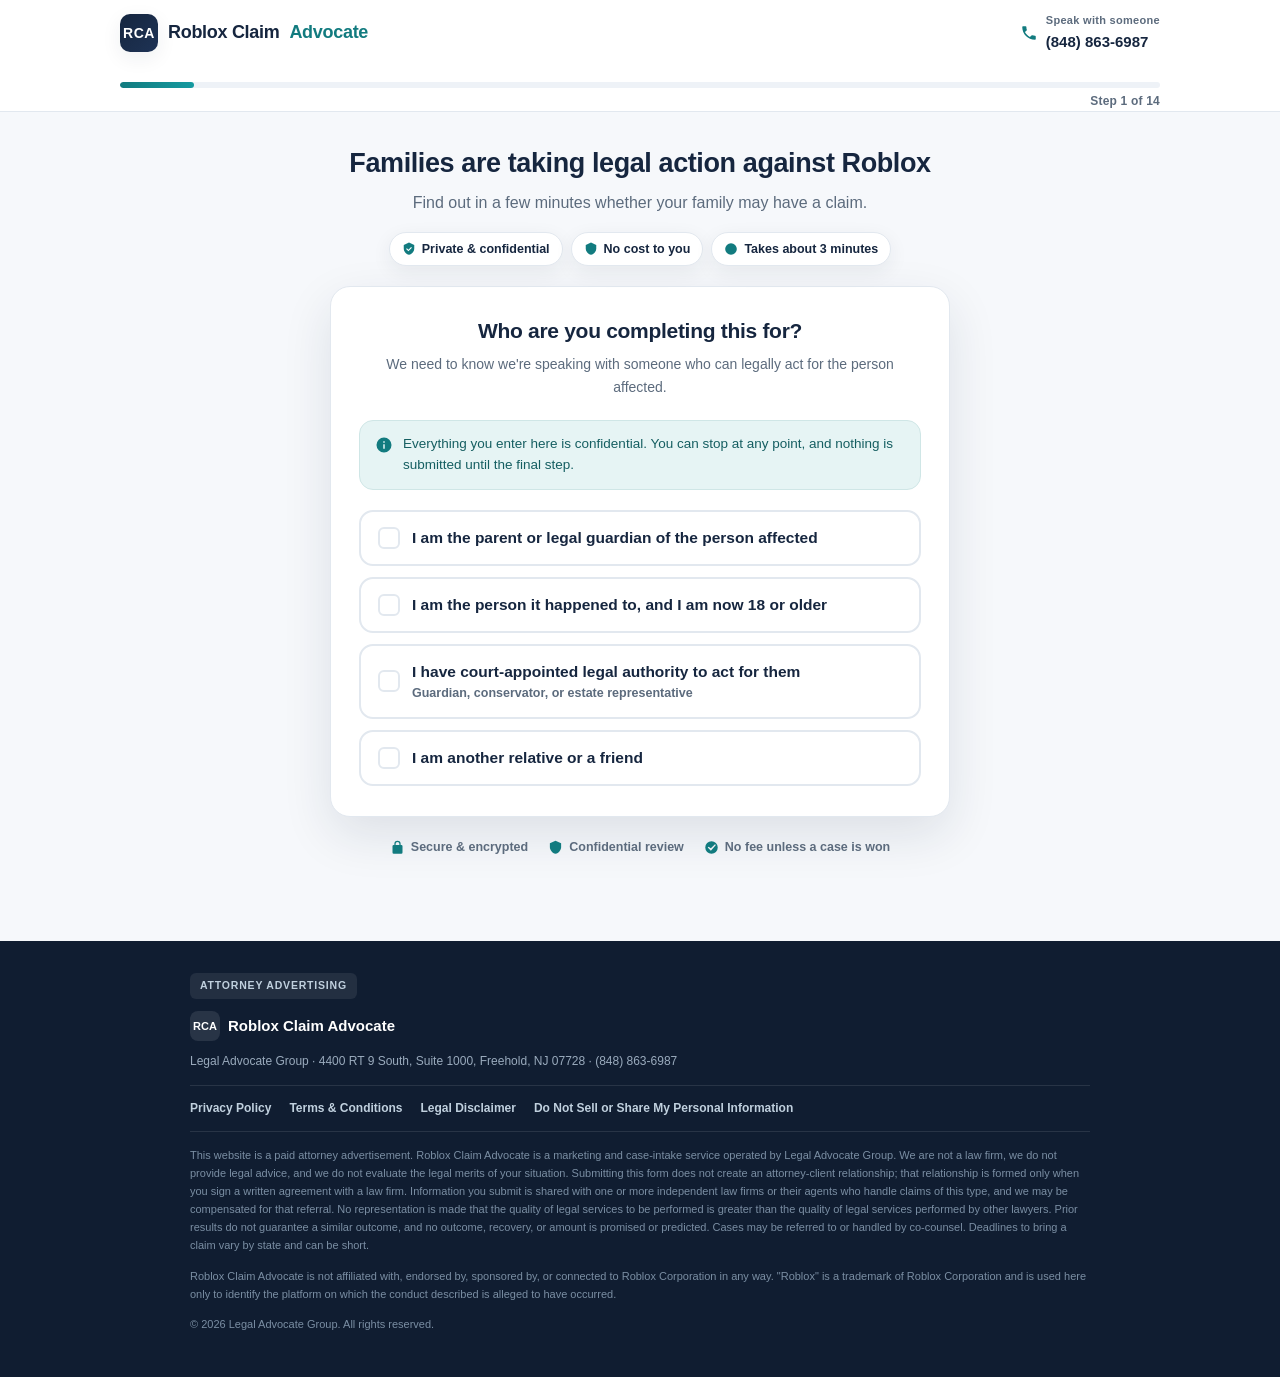
==== commit 7e4531b9: "Landing page headline: statement, not a question about the reader" ====
--- a/index.html
+++ b/index.html
@@ -161,8 +161,8 @@
 
 <div class="wrap">
   <div class="intro">
-    <h1>Was your child harmed by someone they met on Roblox?</h1>
-    <p>Families are taking legal action. Find out in a few minutes whether your family may have a claim.</p>
+    <h1>Families are taking legal action against Roblox</h1>
+    <p>Find out in a few minutes whether your family may have a claim.</p>
     <div class="badge-row">
       <span class="tbadge"><svg viewBox="0 0 24 24"><path d="M12 1 3 5v6c0 5 3.8 9.7 9 11 5.2-1.3 9-6 9-11V5l-9-4zm-1 15-4-4 1.4-1.4L11 13.2l4.6-4.6L17 10l-6 6z"/></svg>Private &amp; confidential</span>
       <span class="tbadge"><svg viewBox="0 0 24 24"><path d="M12 1 3 5v6c0 5 3.8 9.7 9 11 5.2-1.3 9-6 9-11V5l-9-4z"/></svg>No cost to you</span>
@@ -424,12 +424,21 @@
         <span>Your details are kept confidential and are only shared with the attorneys reviewing this type of claim.</span>
       </div>
       <form id="leadForm" onsubmit="return submitLead(event)">
+        <!-- These four inputs carry no name= and no type=email/tel on purpose.
+             Whop's pixel scans the page for contact fields and quietly ships
+             what it finds to their servers, which forward to Meta. It decides
+             what to grab from the input's type, name, id and autocomplete
+             attributes, and skips anything it cannot match. Values are read by
+             id in submitLead() and posted from there, so the form works exactly
+             as before while the pixel sees nothing worth taking.
+             inputmode still gives phone keyboards the right keys, and pattern
+             replaces the validation that type=email was doing. -->
         <div class="row2">
-          <div class="field"><label for="fn">Your first name</label><input type="text" id="fn" name="first_name" required></div>
-          <div class="field"><label for="ln">Your last name</label><input type="text" id="ln" name="last_name" required></div>
+          <div class="field"><label for="fn">Your first name</label><input type="text" id="fn" required></div>
+          <div class="field"><label for="ln">Your last name</label><input type="text" id="ln" required></div>
         </div>
-        <div class="field"><label for="ph">Phone number</label><input type="tel" id="ph" name="phone" required placeholder="(555) 555-5555"></div>
-        <div class="field"><label for="em">Email address</label><input type="email" id="em" name="email" required placeholder="you@example.com"></div>
+        <div class="field"><label for="ph">Phone number</label><input type="text" inputmode="tel" id="ph" required placeholder="(555) 555-5555"></div>
+        <div class="field"><label for="em">Email address</label><input type="text" inputmode="email" id="em" required placeholder="you@example.com" pattern="[^@\s]+@[^@\s]+\.[^@\s]{2,}" title="Please enter a valid email address"></div>
         <div class="field">
           <label for="bt">Best time to reach you</label>
           <select id="bt" name="best_time">
@@ -563,7 +572,11 @@
    who opens the privacy page and comes back arrives with a bare URL, so the
    tags are stashed on first landing and survive the rest of the session. */
 var SRC_KEYS = ['utm_source','utm_medium','utm_campaign','utm_content','utm_term',
-                'fbclid','gclid','ttclid','msclkid'];
+                'fbclid','gclid','ttclid','msclkid',
+                /* Whop appends these itself — note there is no utm_campaign in
+                   its set, so the campaign is identified by wacid instead */
+                'utm_meta_ad_id','utm_meta_adset_id','utm_meta_campaign_id',
+                'utm_placement','utm_adset','utm_whop','wacid','wasid','waid'];
 var source = (function(){
   var out = {};
   try { out = JSON.parse(sessionStorage.getItem('rca_src') || '{}') || {}; } catch(err){ out = {}; }
@@ -880,6 +893,12 @@
   e.preventDefault();
   var f = document.getElementById('leadForm');
   var fd = new FormData(f);
+
+  /* read by id — see the note on the inputs themselves */
+  fd.append('first_name', document.getElementById('fn').value.trim());
+  fd.append('last_name',  document.getElementById('ln').value.trim());
+  fd.append('phone',      document.getElementById('ph').value.trim());
+  fd.append('email',      document.getElementById('em').value.trim());
 
   fd.append('relationship',      data.relationship || '');
   fd.append('state',             data.state_name || '');
